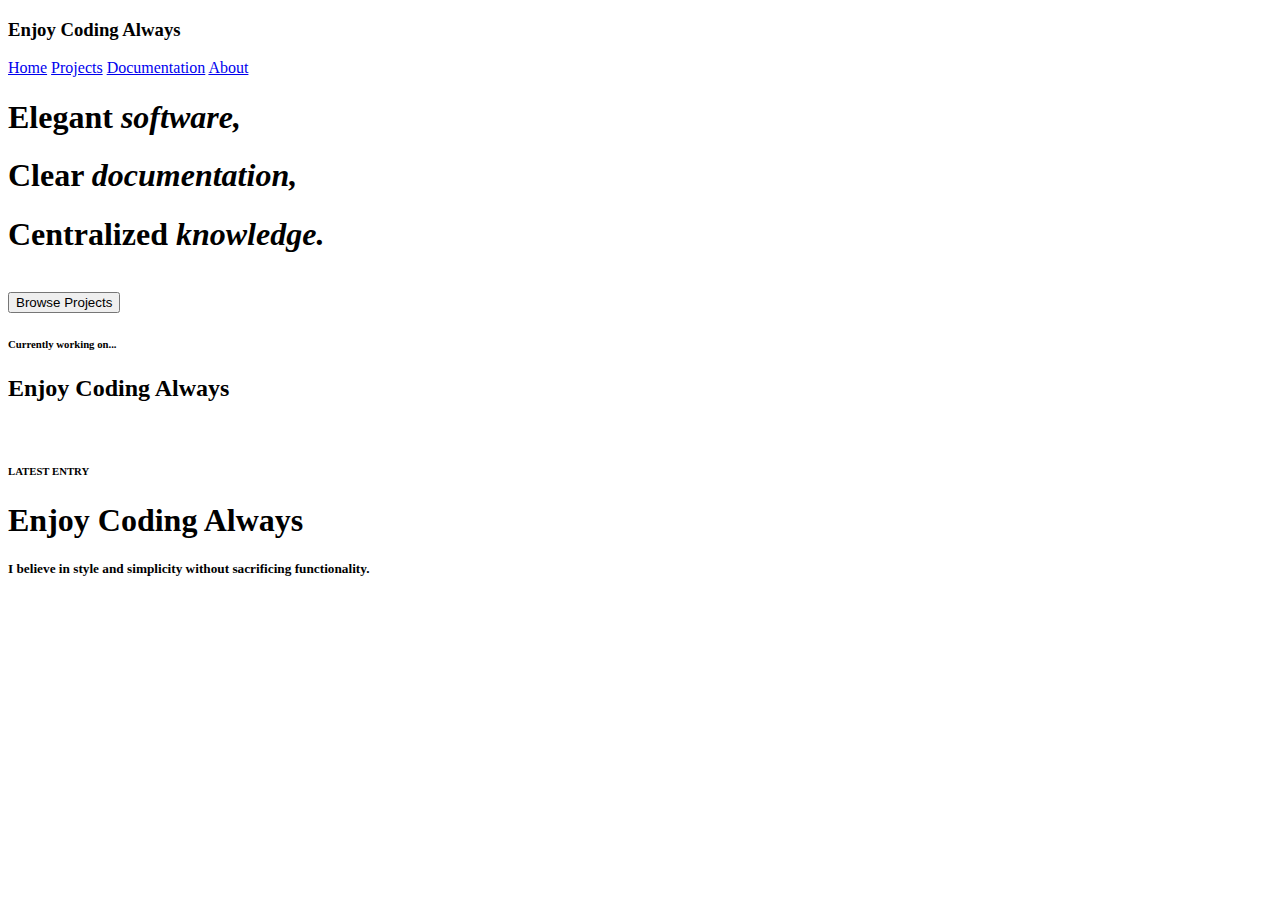
==== static/index.html @ 7f3faa57 "updated index.html" ====
<!DOCTYPE html>
<html lang="en">
<head>
    <meta charset="UTF-8">
    <meta name="author" content="Michael Vidotto">
    <meta name="description" content="Enjoy Coding Always home page">
    <meta name="viewport" content="width=device-width, initial-scale=1.0">
    <title>Home</title>
</head>
<body>

    <header>
        <h3>Enjoy Coding Always</h3>
        <nav>
            <a href="/index.html">Home</a>
            <a href="/projects.html">Projects</a>
            <a href="/documentation.html">Documentation</a>
            <a href="/about.html">About</a>
        </nav>
    </header>

    <main>
        <div id="home-text">
            <h1>Elegant <i>software,</i><br></h1>
            <h1> Clear <i>documentation,</i><br></h1> 
            <h1>Centralized <i>knowledge.</i></h1>
            <br>
            <button>Browse Projects</button>
        </div>

        <div id="recent-project">
            <h6>Currently working on...</h6>
            <h2 class="project-title">Enjoy Coding Always</h2>
            <img class="project-image">
            <h6 class="project-description"></h6>
        </div>

        <div id="recent-article">
            <h6>LATEST ENTRY</h6>
            <h1>Enjoy Coding Always</h1>
            <h5>I believe in style and simplicity without sacrificing functionality.</h5>
        </div>

    </main>

    <footer></footer>
</body>
</html>
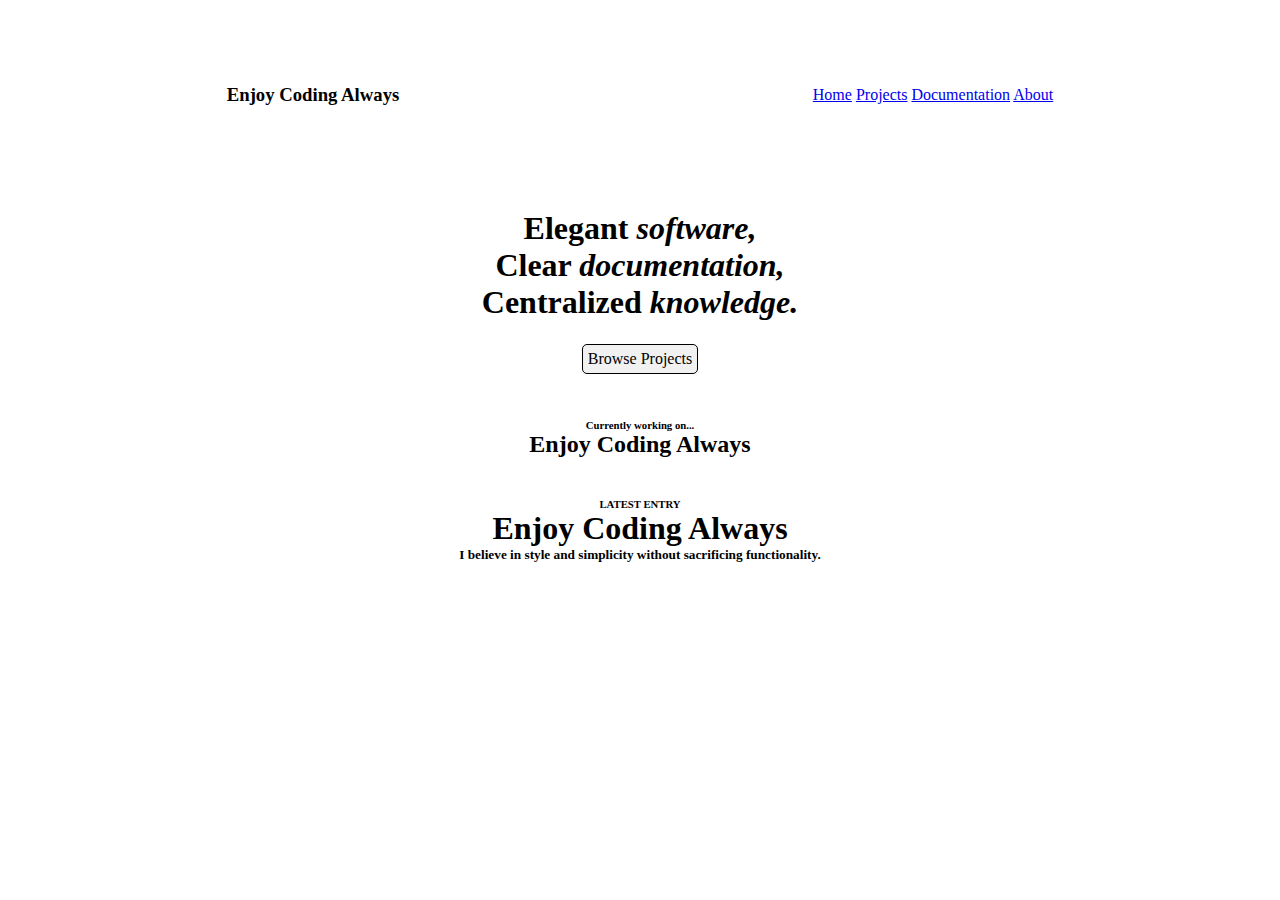
==== commit ab257d1b: "worked on frontend" ====
--- a/static/index.html
+++ b/static/index.html
@@ -5,6 +5,10 @@
     <meta name="author" content="Michael Vidotto">
     <meta name="description" content="Enjoy Coding Always home page">
     <meta name="viewport" content="width=device-width, initial-scale=1.0">
+    <link rel="stylesheet" href="css/style.css">
+    <link rel="preconnect" href="https://fonts.googleapis.com">
+<link rel="preconnect" href="https://fonts.gstatic.com" crossorigin>
+<link href="https://fonts.googleapis.com/css2?family=Montserrat:ital,wght@0,100..900;1,100..900&family=Poppins&display=swap" rel="stylesheet">
     <title>Home</title>
 </head>
 <body>
@@ -25,7 +29,7 @@
             <h1> Clear <i>documentation,</i><br></h1> 
             <h1>Centralized <i>knowledge.</i></h1>
             <br>
-            <button>Browse Projects</button>
+            <a href="projects.html" id="browse-btn">Browse Projects</a>
         </div>
 
         <div id="recent-project">
--- a/static/css/style.css
+++ b/static/css/style.css
@@ -0,0 +1,49 @@
+* {
+    margin: 0;
+    padding: 0;
+}
+
+header {
+    padding: 20px;
+    height: 150px;
+    display: flex;
+    flex-direction: row;
+
+    justify-content: space-around;
+    align-items: center;
+}
+
+#home-text {
+    padding: 20px;
+    display:flex;
+    flex-direction: column;
+    align-items: center;
+    justify-content: center;
+}
+
+#browse-btn {
+    text-decoration: none;
+    padding: 5px;
+    margin: 5px;
+    border: 1px solid black;
+    border-radius: 5px;
+    background-color: rgb(241, 241, 241);
+    color: rgb(0, 0, 0);
+
+}
+
+#recent-project {
+    padding: 20px;
+    display:flex;
+    flex-direction: column;
+    align-items: center;
+    justify-content: center;
+}
+
+#recent-article {
+    padding: 20px;
+    display:flex;
+    flex-direction: column;
+    align-items: center;
+    justify-content: center;
+}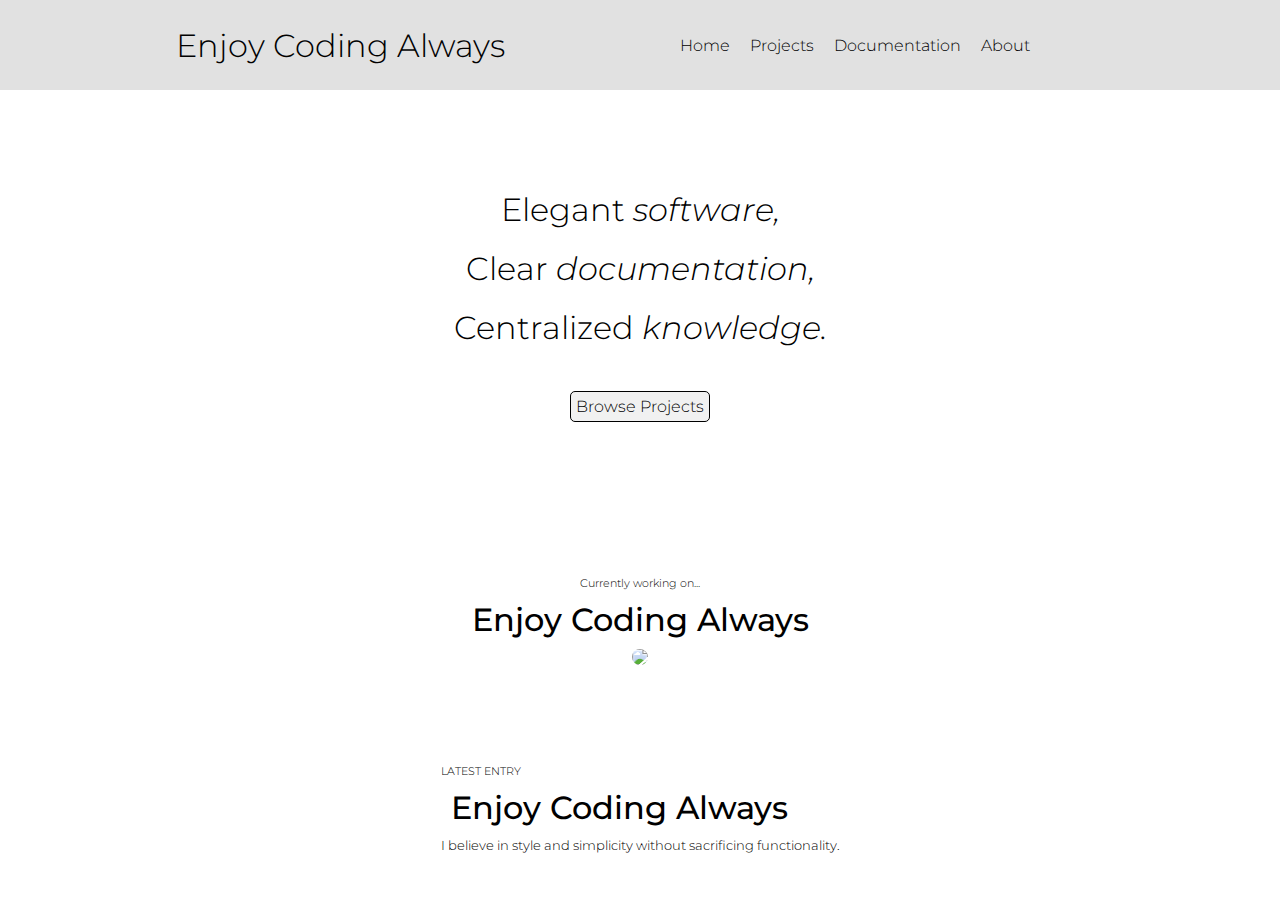
==== commit db8d9a92: "updated and completed basic versions of each html page with basic styling." ====
--- a/static/index.html
+++ b/static/index.html
@@ -5,7 +5,7 @@
     <meta name="author" content="Michael Vidotto">
     <meta name="description" content="Enjoy Coding Always home page">
     <meta name="viewport" content="width=device-width, initial-scale=1.0">
-    <link rel="stylesheet" href="css/style.css">
+    <link rel="stylesheet" href="css/styles.css">
     <link rel="preconnect" href="https://fonts.googleapis.com">
 <link rel="preconnect" href="https://fonts.gstatic.com" crossorigin>
 <link href="https://fonts.googleapis.com/css2?family=Montserrat:ital,wght@0,100..900;1,100..900&family=Poppins&display=swap" rel="stylesheet">
@@ -14,35 +14,39 @@
 <body>
 
     <header>
-        <h3>Enjoy Coding Always</h3>
+        <div id="logo">
+            <h1>Enjoy Coding Always</h1>
+        </div>
         <nav>
-            <a href="/index.html">Home</a>
-            <a href="/projects.html">Projects</a>
-            <a href="/documentation.html">Documentation</a>
-            <a href="/about.html">About</a>
+            <a style ="padding-left: 20px;" href="/index.html">Home</a>
+            <a style ="padding-left: 20px;" href="/projects.html">Projects</a>
+            <a style ="padding-left: 20px;" href="/documentation.html">Documentation</a>
+            <a style ="padding-left: 20px;" href="/about.html">About</a>
         </nav>
     </header>
 
     <main>
         <div id="home-text">
-            <h1>Elegant <i>software,</i><br></h1>
-            <h1> Clear <i>documentation,</i><br></h1> 
-            <h1>Centralized <i>knowledge.</i></h1>
+            <h1 style="padding-bottom: 20px;">Elegant <i>software,</i><br></h1>
+            <h1 style="padding-bottom: 20px;"> Clear <i>documentation,</i><br></h1> 
+            <h1 style="padding-bottom: 20px;">Centralized <i>knowledge.</i></h1>
             <br>
             <a href="projects.html" id="browse-btn">Browse Projects</a>
         </div>
 
         <div id="recent-project">
             <h6>Currently working on...</h6>
-            <h2 class="project-title">Enjoy Coding Always</h2>
-            <img class="project-image">
+            <h1 class="project-title">Enjoy Coding Always</h1>
+            <img src="https://placehold.co/780x480" class="project-image"></img>
             <h6 class="project-description"></h6>
         </div>
 
-        <div id="recent-article">
-            <h6>LATEST ENTRY</h6>
-            <h1>Enjoy Coding Always</h1>
-            <h5>I believe in style and simplicity without sacrificing functionality.</h5>
+        <div class="article">
+            <article>
+                <h6>LATEST ENTRY</h6>
+                <h1>Enjoy Coding Always</h1>
+                <h5>I believe in style and simplicity without sacrificing functionality.</h5>
+            </article>
         </div>
 
     </main>
--- a/static/css/styles.css
+++ b/static/css/styles.css
@@ -0,0 +1,122 @@
+* {
+    margin: 0;
+    padding: 0;
+    font-family: Montserrat;
+    font-weight: 300;
+}
+
+header {
+    background-color: rgb(225, 225, 225);
+    padding: 20px;
+    height: 50px;
+    width: 100%;
+    display: flex;
+    flex-direction: row;
+
+    justify-content: space;
+    align-items: center;
+
+}
+
+#logo {
+    color:black;
+    width: 50%;    
+    display: flex;
+    justify-content: center;
+    align-items: center;
+}
+
+nav {
+    height: 100%;
+    width: 50%;
+    display: flex;
+    flex-direction:row;
+    justify-content: center\\;
+    align-items: center;
+}
+
+a {
+    text-decoration: none;
+    color:black;
+}
+
+#home-text {
+    padding: 100px;
+    display:flex;
+    flex-direction: column;
+    align-items:center;
+    justify-content: center;
+}
+
+#browse-btn {
+    text-decoration: none;
+    padding: 5px;
+    margin: 5px;
+    border: 1px solid black;
+    border-radius: 5px;
+    background-color: rgb(241, 241, 241);
+    color: rgb(0, 0, 0);
+
+}
+
+#recent-project {
+    padding: 50px;
+    display:flex;
+    flex-direction: column;
+    align-items: center;
+    justify-content: center;
+}
+
+.article {
+    padding: 50px;
+    display:flex;
+    flex-direction: column;
+    align-items: center;
+    justify-content: center;
+    flex-direction:column;
+}
+
+.project-title {
+    margin: 10px;
+    font-weight: 500;
+}
+
+.project-image {
+    border-radius: 10px;
+}
+
+#projects {
+    display:flex;
+    flex-direction: column;
+    align-items: center;
+    justify-content: center;
+}
+
+.project-deck {
+    width: 50%;
+    padding: 20px;
+    display:flex;
+    flex-direction: row;
+    align-items:center;
+    justify-content: space-around;
+}
+
+.project-card {
+    border-radius: 10px;
+    width: 150px;
+    height: 150px;
+    background-color: rgb(237, 237, 237);
+}
+
+.article h6 {
+
+}
+
+.article h1 {
+    font-weight:500;
+    padding: 10px;
+}
+
+.article h5 {
+
+}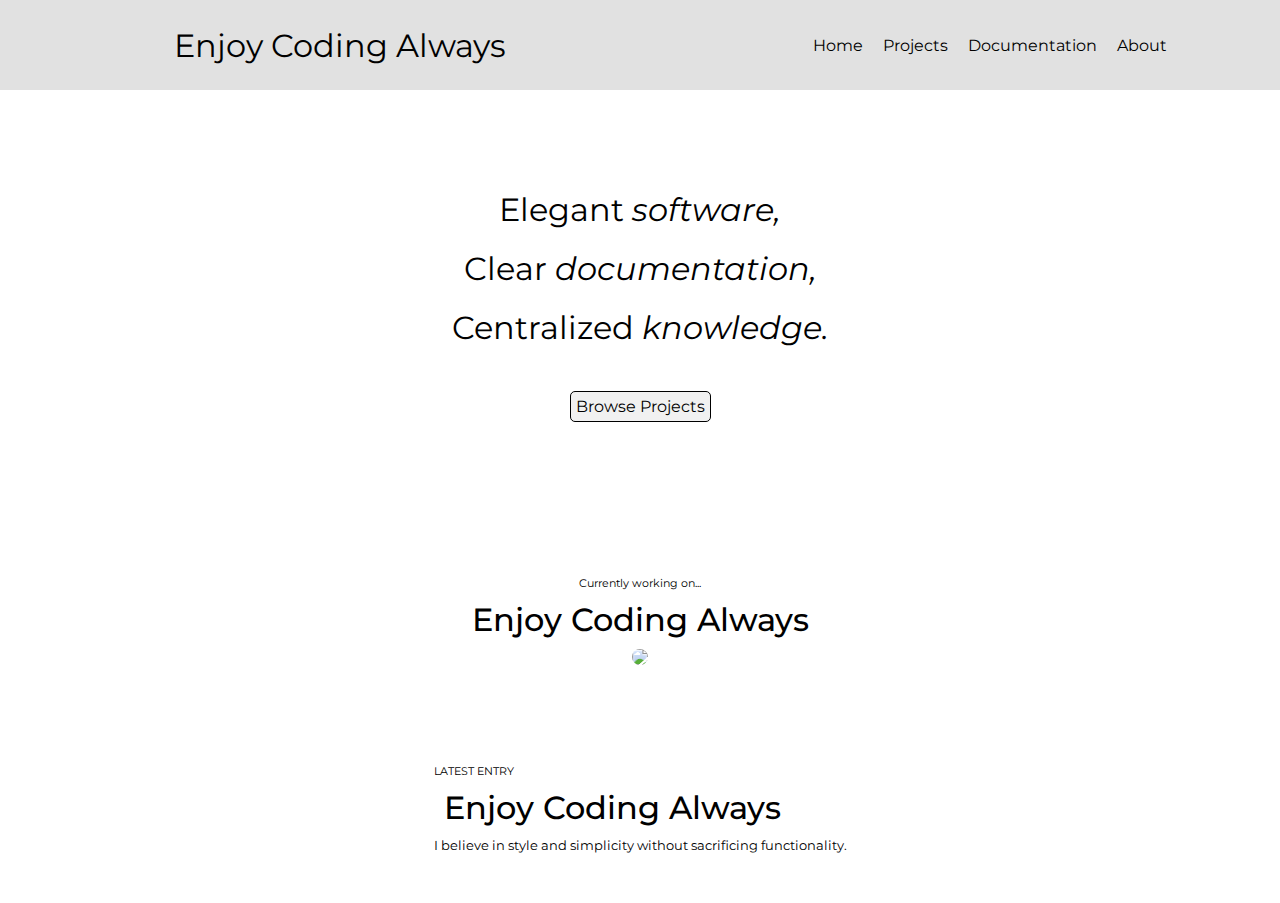
==== commit 02367066: "installed templ and created an article template (placeholder filename: hello.templ)" ====
--- a/static/index.html
+++ b/static/index.html
@@ -9,6 +9,7 @@
     <link rel="preconnect" href="https://fonts.googleapis.com">
 <link rel="preconnect" href="https://fonts.gstatic.com" crossorigin>
 <link href="https://fonts.googleapis.com/css2?family=Montserrat:ital,wght@0,100..900;1,100..900&family=Poppins&display=swap" rel="stylesheet">
+<script src="/assets/js/htmx.min.js"></script>
     <title>Home</title>
 </head>
 <body>
--- a/static/css/styles.css
+++ b/static/css/styles.css
@@ -2,7 +2,7 @@
     margin: 0;
     padding: 0;
     font-family: Montserrat;
-    font-weight: 300;
+    font-weight: 400;
 }
 
 header {
@@ -12,8 +12,7 @@
     width: 100%;
     display: flex;
     flex-direction: row;
-
-    justify-content: space;
+    justify-content: space-around;
     align-items: center;
 
 }
@@ -31,7 +30,7 @@
     width: 50%;
     display: flex;
     flex-direction:row;
-    justify-content: center\\;
+    justify-content: center;
     align-items: center;
 }
 
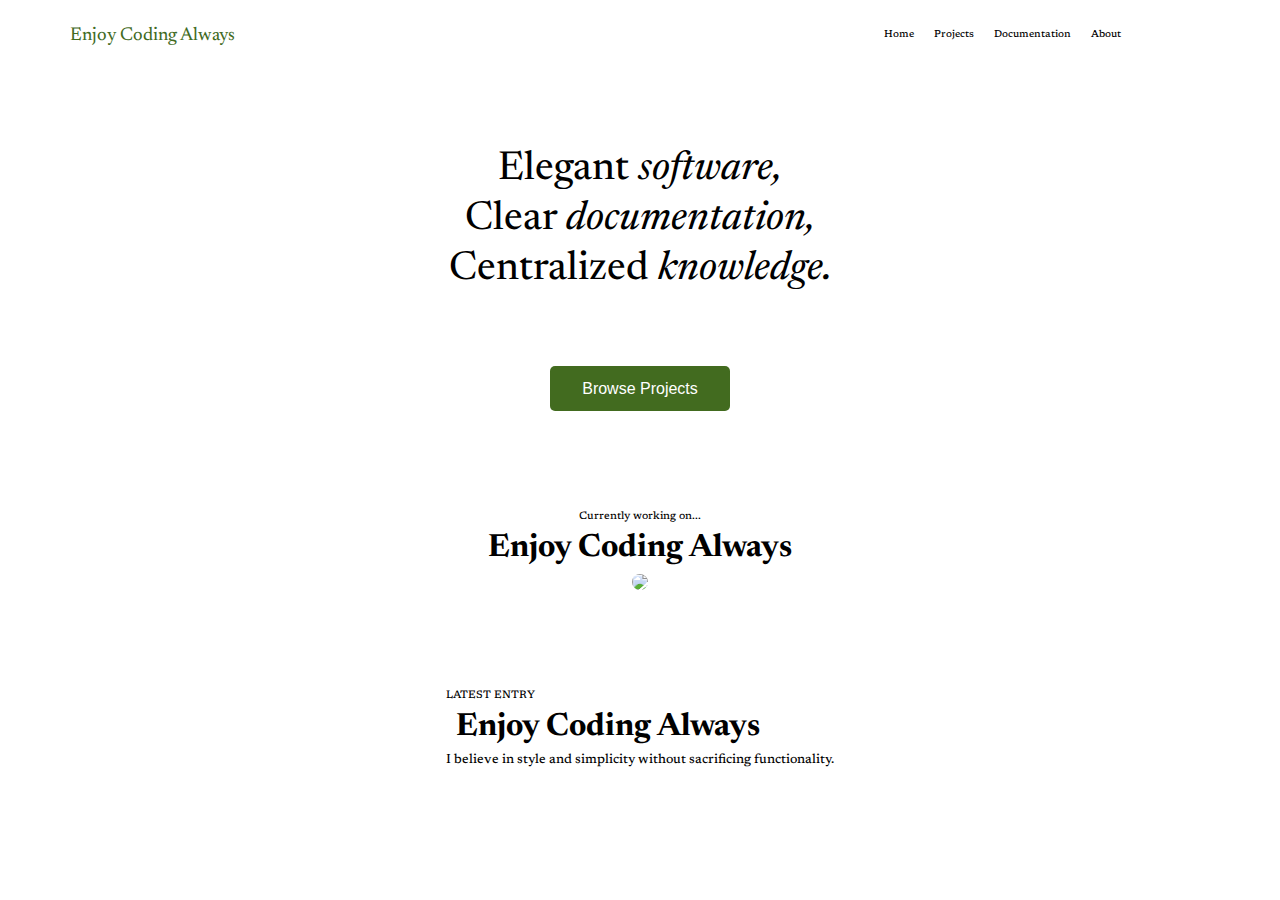
==== commit 0ffc938b: "added more styling" ====
--- a/static/index.html
+++ b/static/index.html
@@ -7,16 +7,15 @@
     <meta name="viewport" content="width=device-width, initial-scale=1.0">
     <link rel="stylesheet" href="css/styles.css">
     <link rel="preconnect" href="https://fonts.googleapis.com">
-<link rel="preconnect" href="https://fonts.gstatic.com" crossorigin>
-<link href="https://fonts.googleapis.com/css2?family=Montserrat:ital,wght@0,100..900;1,100..900&family=Poppins&display=swap" rel="stylesheet">
-<script src="/assets/js/htmx.min.js"></script>
+    <link rel="preconnect" href="https://fonts.gstatic.com" crossorigin>
+    <link href="https://fonts.googleapis.com/css2?family=Newsreader:ital,opsz,wght@0,6..72,200..800;1,6..72,200..800" rel="stylesheet">
     <title>Home</title>
 </head>
 <body>
 
     <header>
         <div id="logo">
-            <h1>Enjoy Coding Always</h1>
+            <h3>Enjoy Coding Always</h1>
         </div>
         <nav>
             <a style ="padding-left: 20px;" href="/index.html">Home</a>
@@ -28,9 +27,9 @@
 
     <main>
         <div id="home-text">
-            <h1 style="padding-bottom: 20px;">Elegant <i>software,</i><br></h1>
-            <h1 style="padding-bottom: 20px;"> Clear <i>documentation,</i><br></h1> 
-            <h1 style="padding-bottom: 20px;">Centralized <i>knowledge.</i></h1>
+            <h1>Elegant <i>software,</i><br></h1>
+            <h1>Clear <i>documentation,</i><br></h1> 
+            <h1>Centralized <i>knowledge.</i></h1>
             <br>
             <a href="projects.html" id="browse-btn">Browse Projects</a>
         </div>
--- a/static/css/styles.css
+++ b/static/css/styles.css
@@ -1,28 +1,29 @@
 * {
     margin: 0;
     padding: 0;
-    font-family: Montserrat;
-    font-weight: 400;
+    font-family: Newsreader;
+    font-weight: 450;
 }
 
 header {
-    background-color: rgb(225, 225, 225);
     padding: 20px;
-    height: 50px;
+    height: 30px;
     width: 100%;
     display: flex;
     flex-direction: row;
     justify-content: space-around;
     align-items: center;
-
+    /* box-shadow: 0 -6px 5px 5px rgba(0,0,0,0.5); */
+    padding-bottom: 100px;
 }
 
 #logo {
-    color:black;
+    color:#426B1F;
     width: 50%;    
     display: flex;
-    justify-content: center;
+    justify-content: flex-start;
     align-items: center;
+    padding-left: 50px;
 }
 
 nav {
@@ -34,32 +35,47 @@
     align-items: center;
 }
 
+nav a {
+    font-size: 10px;
+}
+
 a {
     text-decoration: none;
-    color:black;
+    color:black; 
 }
 
 #home-text {
-    padding: 100px;
     display:flex;
     flex-direction: column;
     align-items:center;
     justify-content: center;
 }
 
+#home-text h1 {
+    padding-bottom: 10px;
+    font-size: 250%;
+}
+
 #browse-btn {
     text-decoration: none;
     padding: 5px;
-    margin: 5px;
-    border: 1px solid black;
+    margin: 50px;
     border-radius: 5px;
     background-color: rgb(241, 241, 241);
     color: rgb(0, 0, 0);
-
+    font-family: Arial, Helvetica, sans-serif;
+    font-style:bold;
+    width: 170px;
+    height: 35px;
+    display: flex;
+    justify-content: center;
+    align-items: center;
+    color: white;
+    background-color: #426B1F
 }
 
 #recent-project {
-    padding: 50px;
+    margin: 50px;
     display:flex;
     flex-direction: column;
     align-items: center;
@@ -77,7 +93,7 @@
 
 .project-title {
     margin: 10px;
-    font-weight: 500;
+    font-weight: 700;
 }
 
 .project-image {
@@ -112,7 +128,7 @@
 }
 
 .article h1 {
-    font-weight:500;
+    font-weight:700;
     padding: 10px;
 }
 
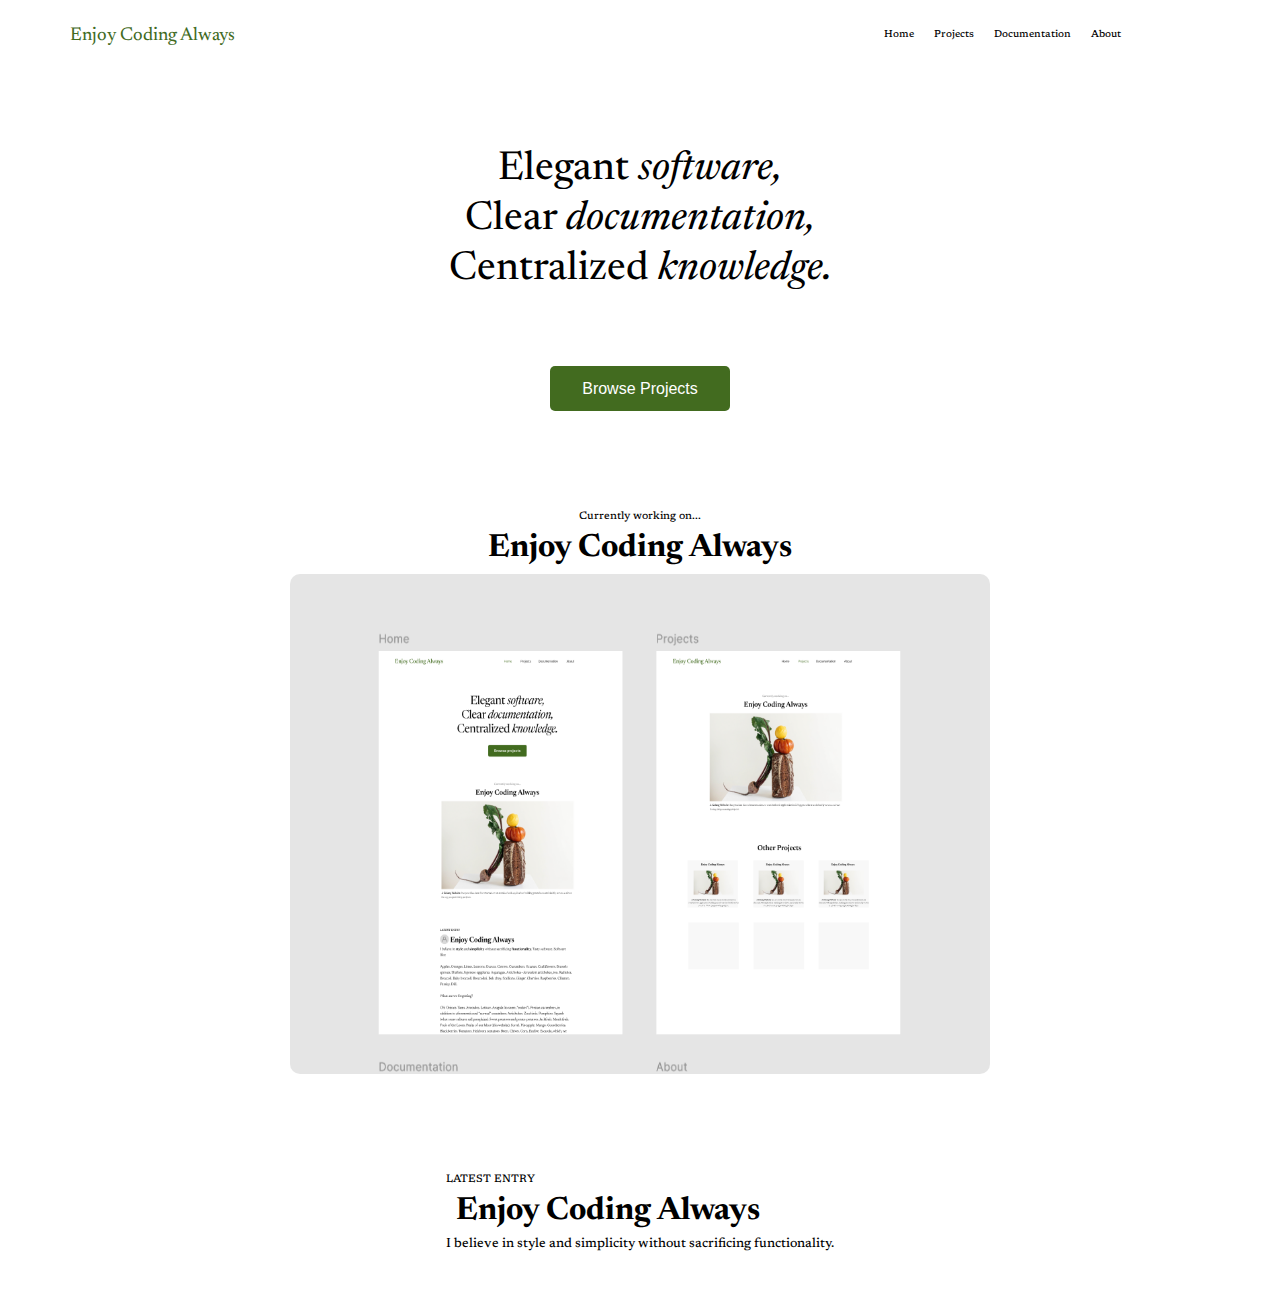
==== commit 464c0163: "added styling and image" ====
--- a/static/index.html
+++ b/static/index.html
@@ -37,7 +37,7 @@
         <div id="recent-project">
             <h6>Currently working on...</h6>
             <h1 class="project-title">Enjoy Coding Always</h1>
-            <img src="https://placehold.co/780x480" class="project-image"></img>
+            <img src="./images/projectimage.png" alt="project image" width="700" height="500" class="project-image">
             <h6 class="project-description"></h6>
         </div>
 
